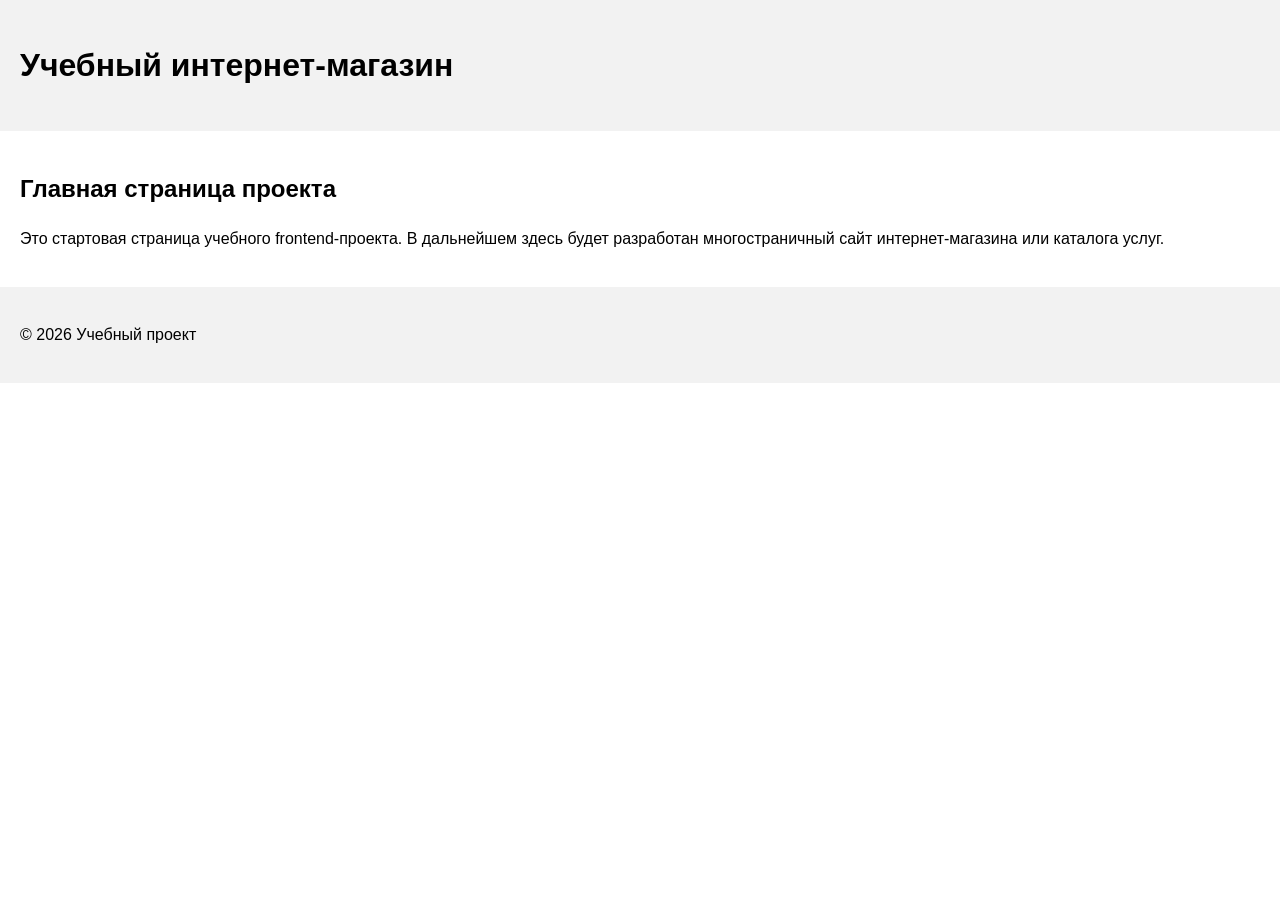
==== index.html @ 677b318e "feat: initialize frontend project structure" ====
<!DOCTYPE html>
<html lang="ru">

<head>
    <meta charset="UTF-8">
    <meta name="viewport" content="width=device-width, initial-scale=1.0">
    <title>Каталог товаров</title>
    <link rel="stylesheet" href="css/style.css">
</head>

<body>
    <header>
        <h1>Учебный интернет-магазин</h1>
    </header>
    <main>
        <section>
            <h2>Главная страница проекта</h2>
            <p>
                Это стартовая страница учебного frontend-проекта.
                В дальнейшем здесь будет разработан многостраничный сайт
                интернет-магазина или каталога услуг.
            </p>
        </section>
    </main>
    <footer>
        <p>&copy; 2026 Учебный проект</p>
    </footer>
</body>

</html>
---- css/style.css ----
body {
    margin: 0;
    font-family: Arial, sans-serif;
    line-height: 1.5;
}

header,
main,
footer {
    padding: 20px;
}

header {
    background-color: #f2f2f2;
}

footer {
    background-color: #f2f2f2;
}
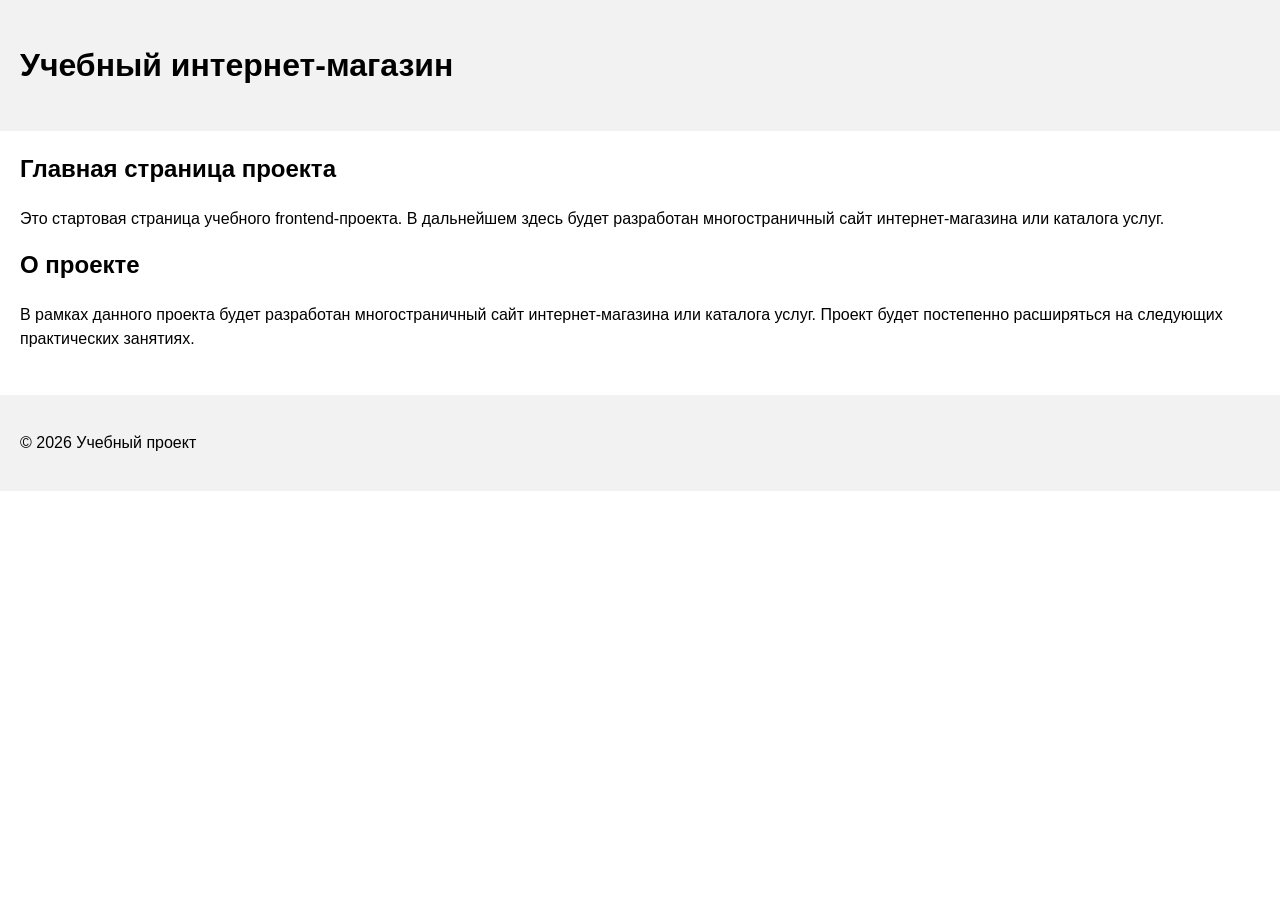
==== commit 4df6f509: "feat: add project description section" ====
--- a/index.html
+++ b/index.html
@@ -19,6 +19,14 @@
                 Это стартовая страница учебного frontend-проекта.
                 В дальнейшем здесь будет разработан многостраничный сайт
                 интернет-магазина или каталога услуг.
+            <section>
+                <h2>О проекте</h2>
+                <p>
+                    В рамках данного проекта будет разработан многостраничный сайт
+                    интернет-магазина или каталога услуг. Проект будет постепенно
+                    расширяться на следующих практических занятиях.
+                </p>
+            </section>
             </p>
         </section>
     </main>
--- a/css/style.css
+++ b/css/style.css
@@ -16,4 +16,12 @@
 
 footer {
     background-color: #f2f2f2;
+}
+
+section {
+    margin-bottom: 24px;
+}
+
+section h2 {
+    margin-top: 0;
 }
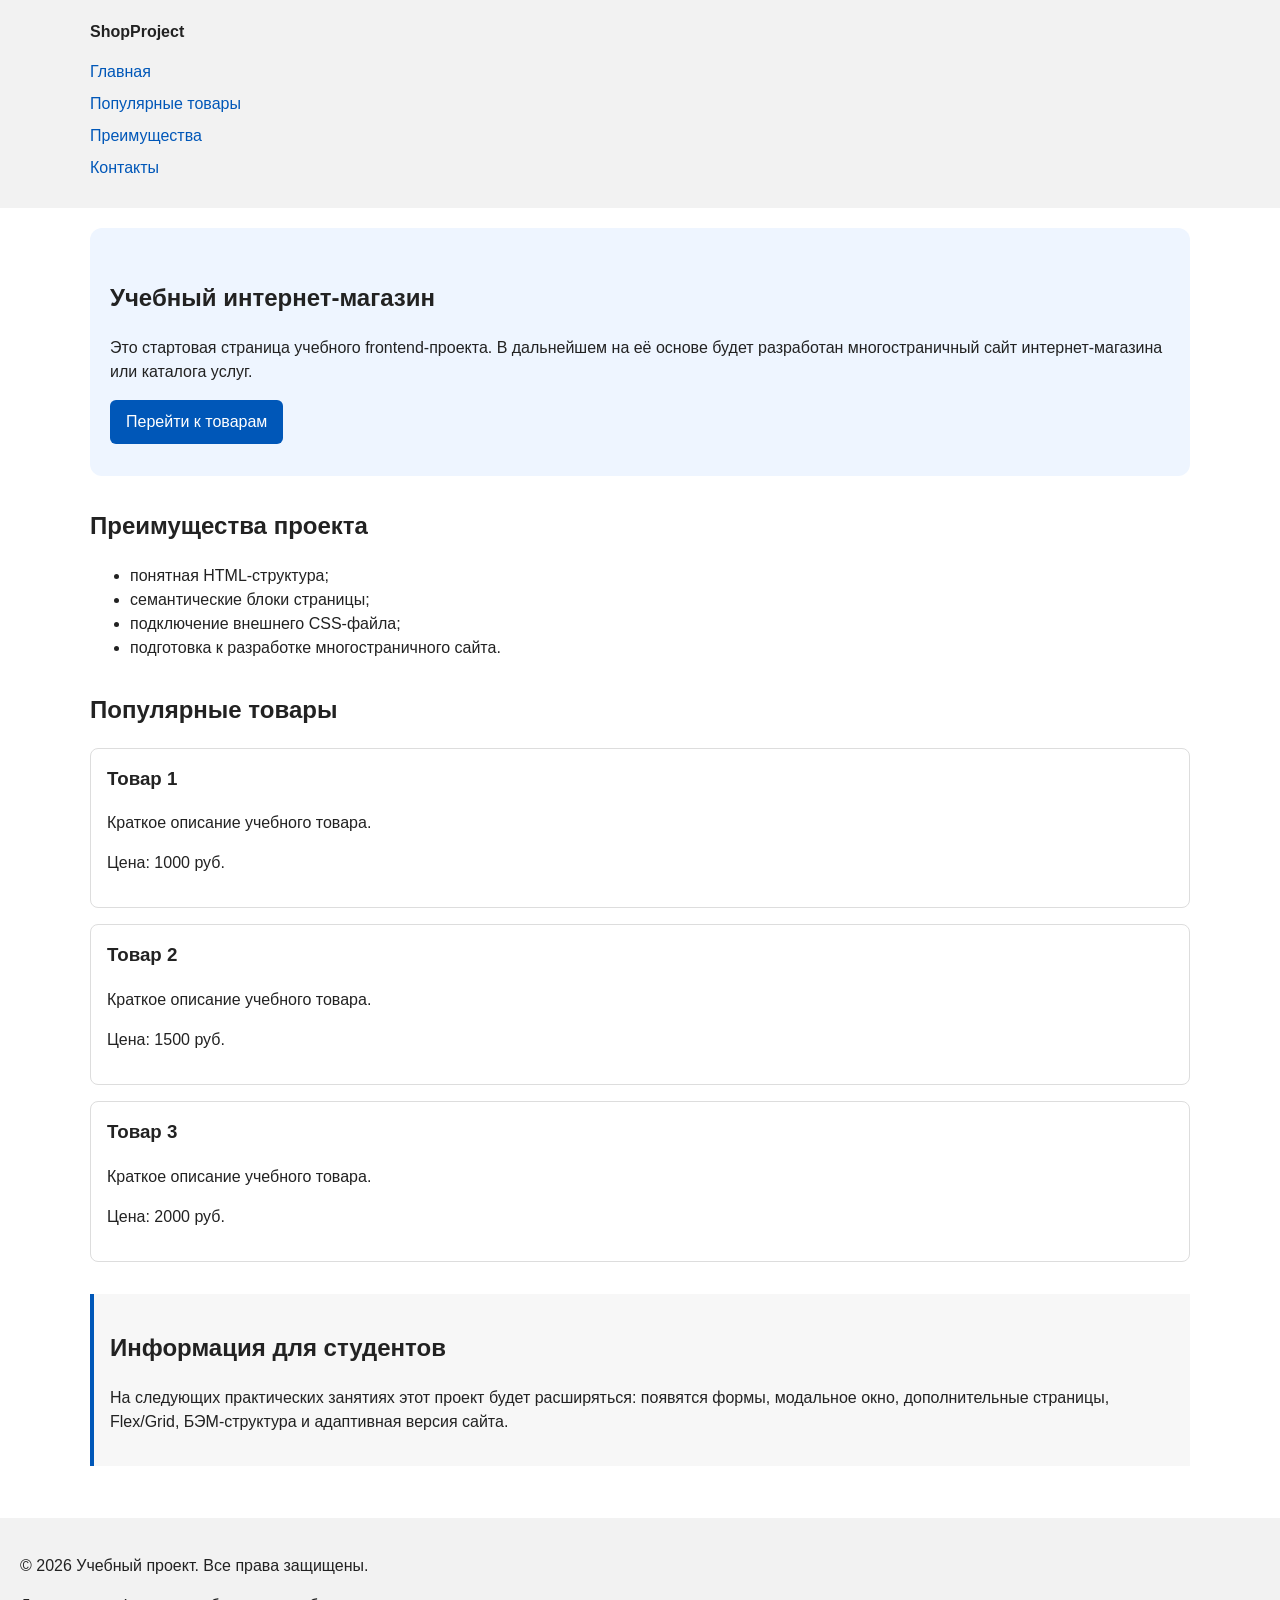
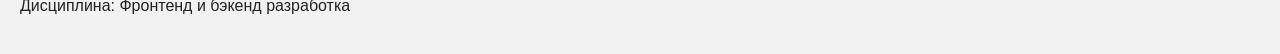
==== commit 7ecacf8f: "feat: add semantic HTML structure and base CSS styles" ====
--- a/index.html
+++ b/index.html
@@ -4,34 +4,78 @@
 <head>
     <meta charset="UTF-8">
     <meta name="viewport" content="width=device-width, initial-scale=1.0">
-    <title>Каталог товаров</title>
+    <title>Учебный интернет-магазин</title>
     <link rel="stylesheet" href="css/style.css">
 </head>
 
 <body>
     <header>
-        <h1>Учебный интернет-магазин</h1>
+        <div class="site-header">
+            <a class="site-logo" href="index.html">ShopProject</a>
+            <nav class="site-nav" aria-label="Основная навигация">
+                <ul class="site-nav__list">
+                    <li><a href="index.html">Главная</a></li>
+                    <li><a href="#popular">Популярные товары</a></li>
+                    <li><a href="#advantages">Преимущества</a></li>
+                    <li><a href="#contacts">Контакты</a></li>
+                </ul>
+            </nav>
+        </div>
     </header>
+
     <main>
-        <section>
-            <h2>Главная страница проекта</h2>
+        <section class="hero">
+            <h1>Учебный интернет-магазин</h1>
             <p>
                 Это стартовая страница учебного frontend-проекта.
-                В дальнейшем здесь будет разработан многостраничный сайт
+                В дальнейшем на её основе будет разработан многостраничный сайт
                 интернет-магазина или каталога услуг.
-            <section>
-                <h2>О проекте</h2>
-                <p>
-                    В рамках данного проекта будет разработан многостраничный сайт
-                    интернет-магазина или каталога услуг. Проект будет постепенно
-                    расширяться на следующих практических занятиях.
-                </p>
-            </section>
             </p>
+            <a class="button" href="#popular">Перейти к товарам</a>
         </section>
+
+        <section class="section" id="advantages">
+            <h2>Преимущества проекта</h2>
+            <ul class="advantages-list">
+                <li>понятная HTML-структура;</li>
+                <li>семантические блоки страницы;</li>
+                <li>подключение внешнего CSS-файла;</li>
+                <li>подготовка к разработке многостраничного сайта.</li>
+            </ul>
+        </section>
+
+        <section class="section" id="popular">
+            <h2>Популярные товары</h2>
+            <article class="product-card">
+                <h3>Товар 1</h3>
+                <p>Краткое описание учебного товара.</p>
+                <p>Цена: 1000 руб.</p>
+            </article>
+            <article class="product-card">
+                <h3>Товар 2</h3>
+                <p>Краткое описание учебного товара.</p>
+                <p>Цена: 1500 руб.</p>
+            </article>
+            <article class="product-card">
+                <h3>Товар 3</h3>
+                <p>Краткое описание учебного товара.</p>
+                <p>Цена: 2000 руб.</p>
+            </article>
+        </section>
+
+        <aside class="aside-info">
+            <h2>Информация для студентов</h2>
+            <p>
+                На следующих практических занятиях этот проект будет расширяться:
+                появятся формы, модальное окно, дополнительные страницы, Flex/Grid,
+                БЭМ-структура и адаптивная версия сайта.
+            </p>
+        </aside>
     </main>
-    <footer>
-        <p>&copy; 2026 Учебный проект</p>
+
+    <footer id="contacts">
+        <p>&copy; 2026 Учебный проект. Все права защищены.</p>
+        <p>Дисциплина: Фронтенд и бэкенд разработка</p>
     </footer>
 </body>
 
--- a/css/style.css
+++ b/css/style.css
@@ -1,7 +1,13 @@
+* {
+    box-sizing: border-box;
+}
+
 body {
     margin: 0;
     font-family: Arial, sans-serif;
     line-height: 1.5;
+    color: #222222;
+    background-color: #ffffff;
 }
 
 header,
@@ -18,10 +24,82 @@
     background-color: #f2f2f2;
 }
 
-section {
-    margin-bottom: 24px;
+.site-header {
+    max-width: 1100px;
+    margin: 0 auto;
 }
 
-section h2 {
+.site-logo {
+    font-weight: bold;
+    text-decoration: none;
+    color: #222222;
+}
+
+.site-nav__list {
+    padding: 0;
+    margin: 16px 0 0;
+    list-style: none;
+}
+
+.site-nav__list li {
+    margin-bottom: 8px;
+}
+
+.site-nav__list a {
+    color: #0057b8;
+    text-decoration: none;
+}
+
+.site-nav__list a:hover {
+    text-decoration: underline;
+}
+
+.hero {
+    max-width: 1100px;
+    margin: 0 auto 32px;
+    padding: 32px 20px;
+    background-color: #eef5ff;
+    border-radius: 12px;
+}
+
+.section {
+    max-width: 1100px;
+    margin: 0 auto 32px;
+}
+
+.section h2 {
     margin-top: 0;
+}
+
+.product-card {
+    margin-bottom: 16px;
+    padding: 16px;
+    border: 1px solid #dddddd;
+    border-radius: 8px;
+    background-color: #ffffff;
+}
+
+.product-card h3 {
+    margin-top: 0;
+}
+
+.button {
+    display: inline-block;
+    padding: 10px 16px;
+    color: #ffffff;
+    background-color: #0057b8;
+    text-decoration: none;
+    border-radius: 6px;
+}
+
+.button:hover {
+    background-color: #003f86;
+}
+
+.aside-info {
+    max-width: 1100px;
+    margin: 0 auto 32px;
+    padding: 16px;
+    border-left: 4px solid #0057b8;
+    background-color: #f7f7f7;
 }
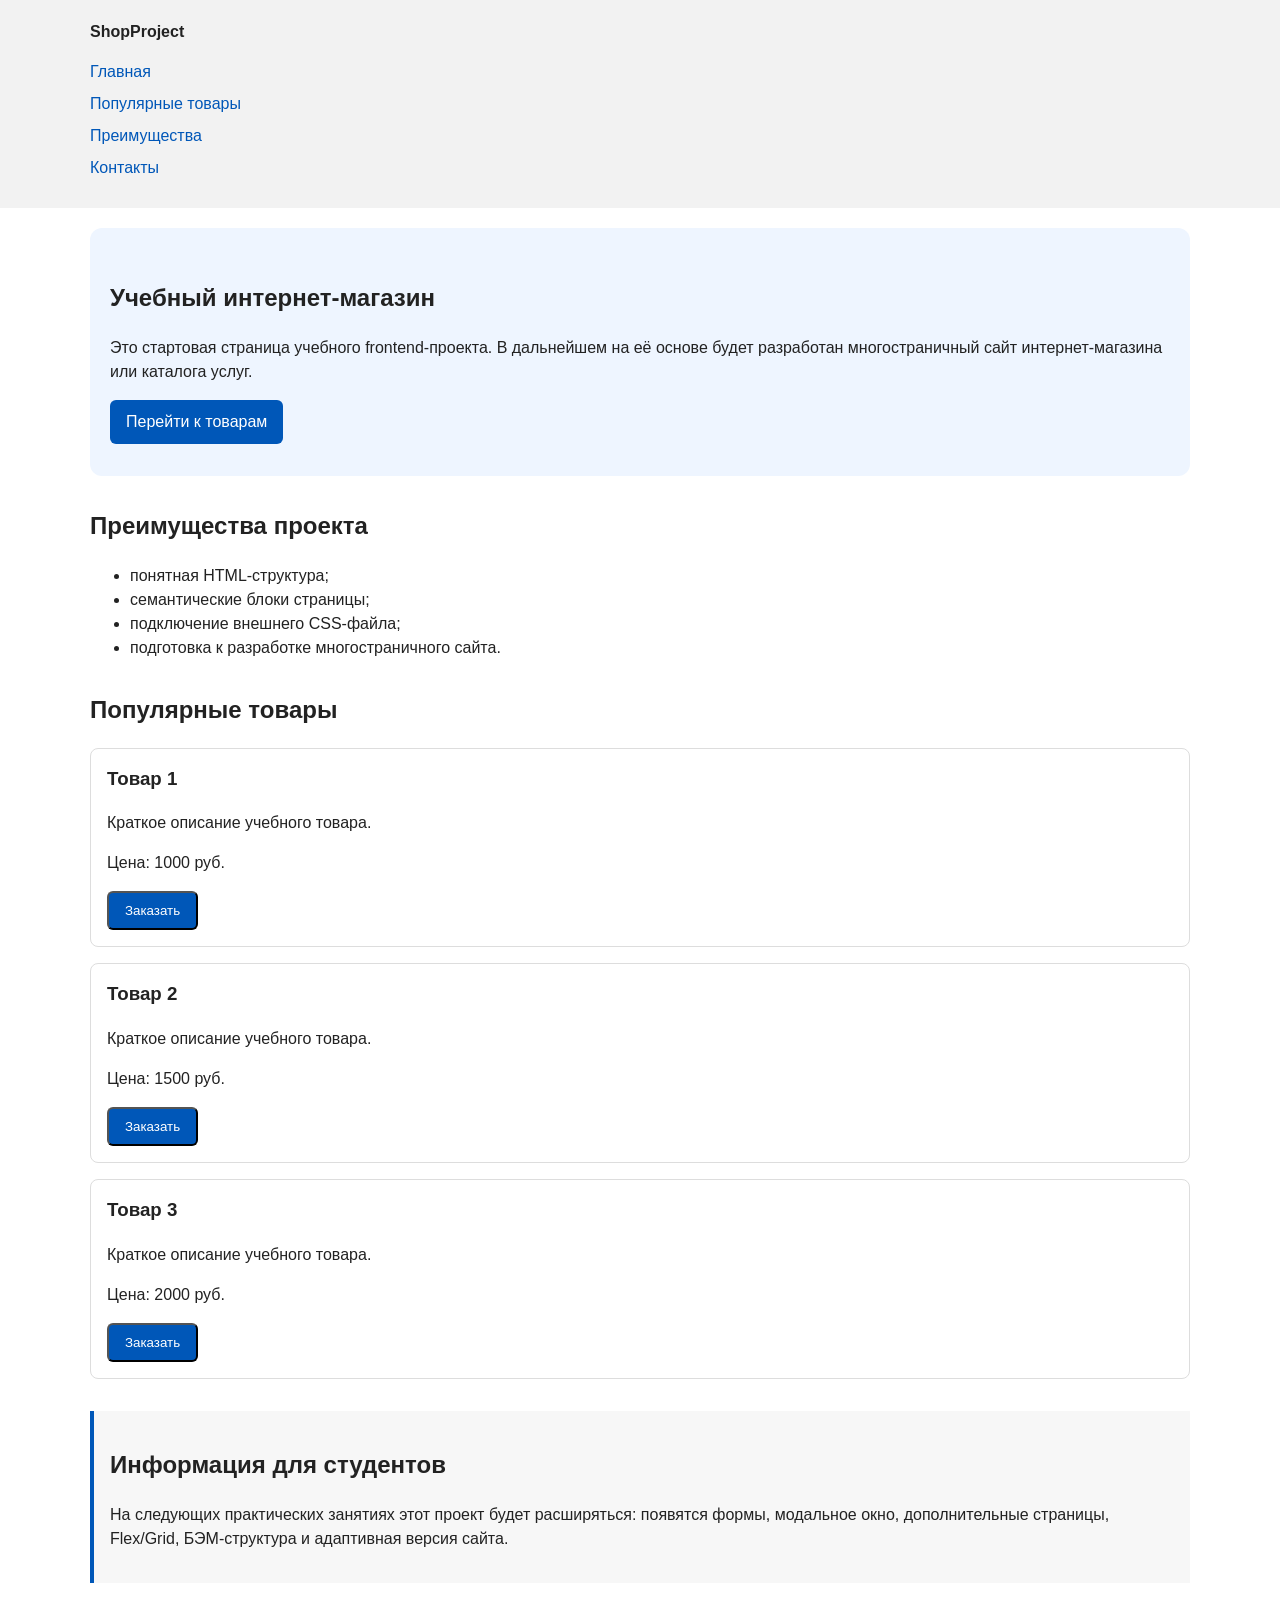
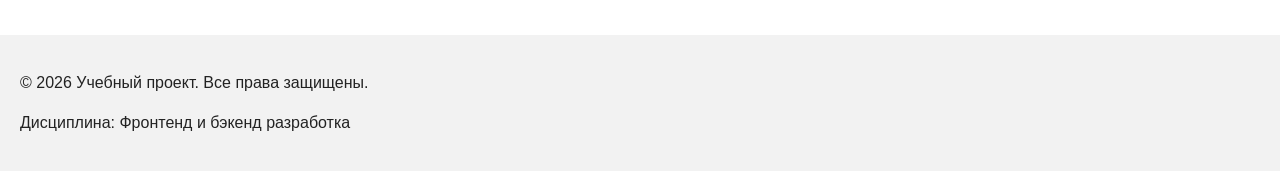
==== commit a21a75df: "feat: add order form modal and validation" ====
--- a/index.html
+++ b/index.html
@@ -6,6 +6,7 @@
     <meta name="viewport" content="width=device-width, initial-scale=1.0">
     <title>Учебный интернет-магазин</title>
     <link rel="stylesheet" href="css/style.css">
+    <script src="js/main.js" defer></script>
 </head>
 
 <body>
@@ -50,16 +51,25 @@
                 <h3>Товар 1</h3>
                 <p>Краткое описание учебного товара.</p>
                 <p>Цена: 1000 руб.</p>
+                <button class="button product-card__button" type="button" data-product="Товар 1">
+                    Заказать
+                </button>
             </article>
             <article class="product-card">
                 <h3>Товар 2</h3>
                 <p>Краткое описание учебного товара.</p>
                 <p>Цена: 1500 руб.</p>
+                <button class="button product-card__button" type="button" data-product="Товар 2">
+                    Заказать
+                </button>
             </article>
             <article class="product-card">
                 <h3>Товар 3</h3>
                 <p>Краткое описание учебного товара.</p>
                 <p>Цена: 2000 руб.</p>
+                <button class="button product-card__button" type="button" data-product="Товар 3">
+                    Заказать
+                </button>
             </article>
         </section>
 
@@ -77,6 +87,69 @@
         <p>&copy; 2026 Учебный проект. Все права защищены.</p>
         <p>Дисциплина: Фронтенд и бэкенд разработка</p>
     </footer>
+
+    <dialog class="order-dialog" id="order-dialog" aria-labelledby="order-dialog-title">
+        <h2 id="order-dialog-title">Оформление заявки</h2>
+        <form class="order-form" id="order-form" action="#" method="post" novalidate>
+            <input id="selected-product" name="selected-product" type="hidden">
+
+            <div class="form-field">
+                <label for="order-name">Имя</label>
+                <input id="order-name" name="name" type="text" placeholder="Введите ваше имя" minlength="2"
+                    autocomplete="given-name" required>
+            </div>
+
+            <div class="form-field">
+                <label for="order-email">E-mail</label>
+                <input id="order-email" name="email" type="email" placeholder="example@mail.ru" autocomplete="email"
+                    required>
+            </div>
+
+            <div class="form-field">
+                <label for="order-phone">Телефон</label>
+                <input id="order-phone" name="phone" type="tel" inputmode="tel" placeholder="+7 (900) 000-00-00"
+                    pattern="^\+7 \(\d{3}\) \d{3}-\d{2}-\d{2}$" required>
+                <small>Формат: +7 (900) 000-00-00</small>
+            </div>
+
+            <div class="form-field">
+                <label for="order-date">Дата связи</label>
+                <input id="order-date" name="date" type="date">
+            </div>
+
+            <div class="form-field">
+                <label for="order-topic">Тема заявки</label>
+                <select id="order-topic" name="topic" required>
+                    <option value="">Выберите тему</option>
+                    <option value="product">Заказ товара</option>
+                    <option value="consultation">Консультация</option>
+                    <option value="delivery">Доставка</option>
+                </select>
+            </div>
+
+            <div class="form-field">
+                <label for="order-comment">Комментарий</label>
+                <textarea id="order-comment" name="comment" rows="4"
+                    placeholder="Укажите дополнительную информацию"></textarea>
+            </div>
+
+            <div class="form-field form-field--checkbox">
+                <label>
+                    <input id="order-agreement" name="agreement" type="checkbox" required>
+                    Я согласен на обработку данных
+                </label>
+            </div>
+
+            <div class="form-actions">
+                <button type="button" id="close-order-dialog">Закрыть</button>
+                <button type="submit">Отправить заявку</button>
+            </div>
+        </form>
+    </dialog>
+
+    <p class="success-message" id="success-message" hidden>
+        Форма успешно отправлена!
+    </p>
 </body>
 
 </html>
--- a/css/style.css
+++ b/css/style.css
@@ -102,4 +102,106 @@
     padding: 16px;
     border-left: 4px solid #0057b8;
     background-color: #f7f7f7;
+}
+
+/*
+  Модальное окно.
+  Элемент dialog сам умеет открываться поверх страницы.
+*/
+.order-dialog {
+    width: min(100% - 32px, 560px);
+    padding: 24px;
+    border: none;
+    border-radius: 12px;
+}
+
+/*
+  Затемнение фона за модальным окном.
+*/
+.order-dialog::backdrop {
+    background-color: rgba(0, 0, 0, 0.5);
+}
+
+/*
+  Поле формы.
+  Каждый блок получает нижний отступ.
+*/
+.form-field {
+    margin-bottom: 16px;
+}
+
+/*
+  Подпись поля.
+*/
+.form-field label {
+    display: block;
+    margin-bottom: 6px;
+}
+
+/*
+  Основные поля формы.
+*/
+.form-field input,
+.form-field select,
+.form-field textarea {
+    width: 100%;
+    padding: 10px 12px;
+    border: 1px solid #cccccc;
+    border-radius: 6px;
+    font: inherit;
+}
+
+/*
+  Checkbox не должен занимать всю ширину.
+*/
+.form-field input[type="checkbox"] {
+    width: auto;
+}
+
+/*
+  Подсказка под полем телефона.
+*/
+.form-field small {
+    display: block;
+    margin-top: 4px;
+    color: #666666;
+}
+
+/*
+  Видимый фокус для клавиатурной навигации.
+*/
+.form-field input:focus-visible,
+.form-field select:focus-visible,
+.form-field textarea:focus-visible,
+.form-actions button:focus-visible {
+    outline: 2px solid #0057b8;
+    outline-offset: 2px;
+}
+
+/*
+  Подсветка ошибочных полей.
+  Атрибут aria-invalid будет добавляться через JavaScript.
+*/
+[aria-invalid="true"] {
+    border-color: #b00020;
+}
+
+/*
+  Кнопки формы.
+*/
+.form-actions {
+    display: flex;
+    gap: 12px;
+    margin-top: 20px;
+}
+
+/*
+  Сообщение об успешной отправке.
+*/
+.success-message {
+    max-width: 1100px;
+    margin: 24px auto;
+    padding: 16px;
+    border-left: 4px solid #168a2f;
+    background-color: #eefaf0;
 }
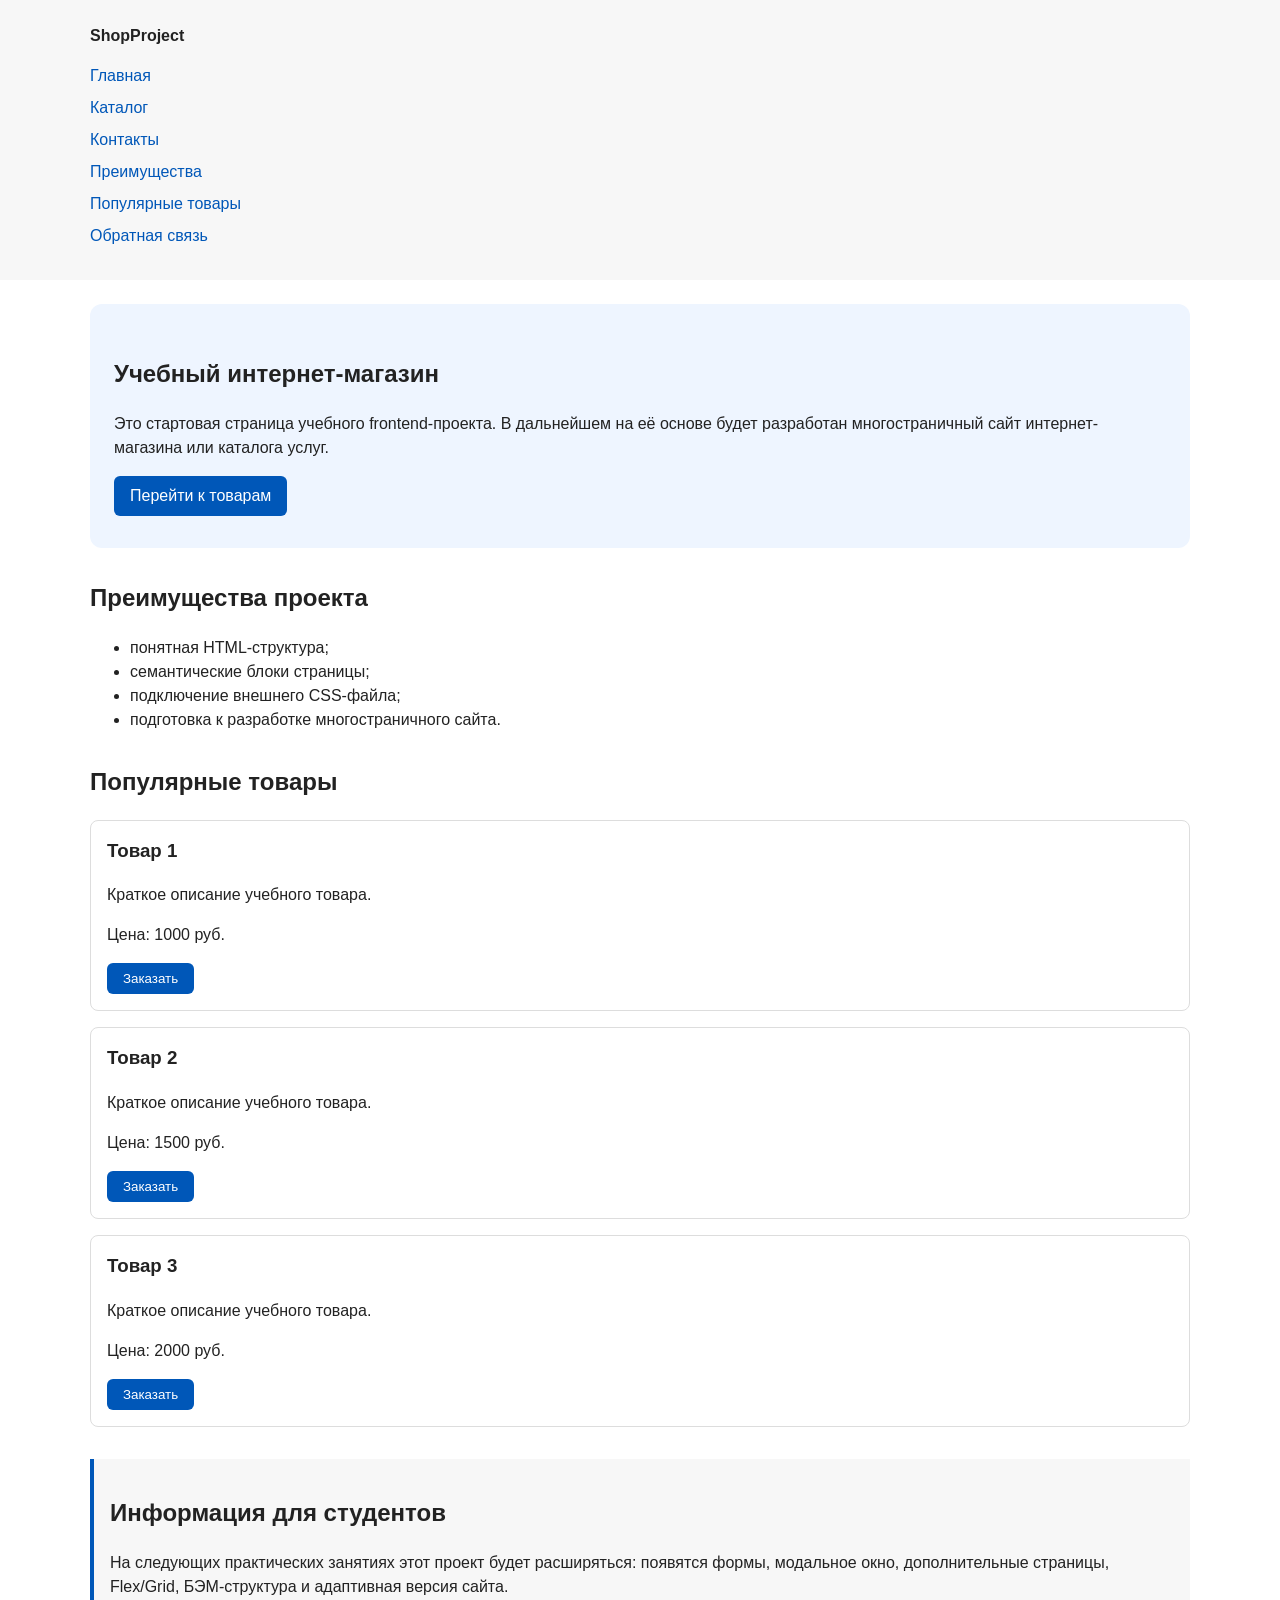
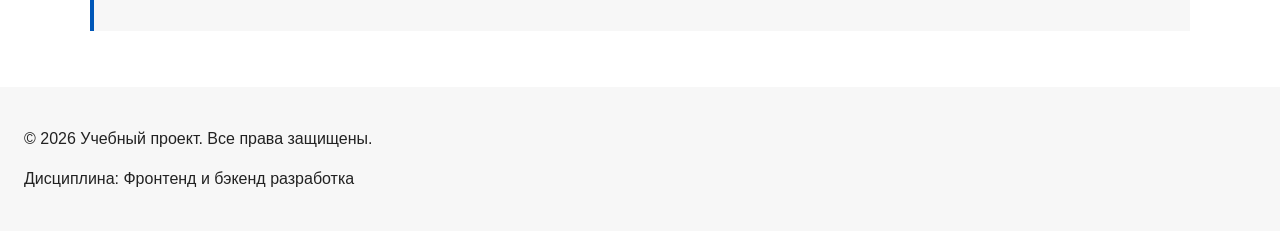
==== commit 3ca86418: "feat: add multi-page structure navigation and anchors" ====
--- a/index.html
+++ b/index.html
@@ -4,6 +4,7 @@
 <head>
     <meta charset="UTF-8">
     <meta name="viewport" content="width=device-width, initial-scale=1.0">
+    <meta name="description" content="Главная страница учебного интернет-магазина.">
     <title>Учебный интернет-магазин</title>
     <link rel="stylesheet" href="css/style.css">
     <script src="js/main.js" defer></script>
@@ -16,9 +17,11 @@
             <nav class="site-nav" aria-label="Основная навигация">
                 <ul class="site-nav__list">
                     <li><a href="index.html">Главная</a></li>
-                    <li><a href="#popular">Популярные товары</a></li>
-                    <li><a href="#advantages">Преимущества</a></li>
-                    <li><a href="#contacts">Контакты</a></li>
+                    <li><a href="catalog.html">Каталог</a></li>
+                    <li><a href="contacts.html">Контакты</a></li>
+                    <li><a href="index.html#advantages">Преимущества</a></li>
+                    <li><a href="index.html#popular">Популярные товары</a></li>
+                    <li><a href="index.html#contacts">Обратная связь</a></li>
                 </ul>
             </nav>
         </div>
--- a/css/style.css
+++ b/css/style.css
@@ -1,52 +1,142 @@
+/* ===============================
+   1. Переменные проекта
+   =============================== */
+:root {
+    /* Основные цвета проекта */
+    --color-bg: #ffffff;
+    --color-text: #222222;
+    --color-muted: #666666;
+    --color-primary: #0057b8;
+    --color-primary-dark: #003f86;
+    --color-border: #dddddd;
+    --color-surface: #f7f7f7;
+    --color-surface-accent: #eef5ff;
+    --color-danger: #b00020;
+    --color-success: #168a2f;
+    --color-success-bg: #eefaf0;
+    --color-white: #ffffff;
+
+    /* Отступы */
+    --space-xs: 4px;
+    --space-sm: 8px;
+    --space-md: 16px;
+    --space-lg: 24px;
+    --space-xl: 32px;
+
+    /* Скругления */
+    --radius-sm: 6px;
+    --radius-md: 8px;
+    --radius-lg: 12px;
+
+    /* Размеры */
+    --container-width: 1100px;
+}
+
+/* ===============================
+   2. Базовые стили
+   =============================== */
 * {
     box-sizing: border-box;
+}
+
+html {
+    scroll-behavior: smooth;
 }
 
 body {
     margin: 0;
     font-family: Arial, sans-serif;
     line-height: 1.5;
-    color: #222222;
-    background-color: #ffffff;
+    color: var(--color-text);
+    background-color: var(--color-bg);
 }
 
 header,
 main,
 footer {
-    padding: 20px;
+    padding: var(--space-lg);
 }
 
 header {
-    background-color: #f2f2f2;
+    background-color: var(--color-surface);
 }
 
 footer {
-    background-color: #f2f2f2;
-}
-
+    background-color: var(--color-surface);
+}
+
+/* ===============================
+   3. Общие элементы интерфейса
+   =============================== */
+a {
+    color: var(--color-primary);
+}
+
+a:hover {
+    color: var(--color-primary-dark);
+}
+
+a:focus-visible {
+    outline: 2px solid var(--color-primary);
+    outline-offset: 3px;
+}
+
+:target {
+    outline: 2px dashed var(--color-primary);
+    outline-offset: 4px;
+}
+
+.button {
+    display: inline-block;
+    padding: var(--space-sm) var(--space-md);
+    color: var(--color-white);
+    background-color: var(--color-primary);
+    text-decoration: none;
+    border: none;
+    border-radius: var(--radius-sm);
+    cursor: pointer;
+}
+
+.button:hover {
+    background-color: var(--color-primary-dark);
+}
+
+.button:focus-visible {
+    outline: 2px solid var(--color-primary);
+    outline-offset: 3px;
+}
+
+.button:disabled {
+    opacity: 0.6;
+    cursor: not-allowed;
+}
+
+/* ===============================
+   4. Компоненты страницы
+   =============================== */
 .site-header {
-    max-width: 1100px;
+    max-width: var(--container-width);
     margin: 0 auto;
 }
 
 .site-logo {
     font-weight: bold;
     text-decoration: none;
-    color: #222222;
+    color: var(--color-text);
 }
 
 .site-nav__list {
     padding: 0;
-    margin: 16px 0 0;
+    margin: var(--space-md) 0 0;
     list-style: none;
 }
 
 .site-nav__list li {
-    margin-bottom: 8px;
+    margin-bottom: var(--space-sm);
 }
 
 .site-nav__list a {
-    color: #0057b8;
+    color: var(--color-primary);
     text-decoration: none;
 }
 
@@ -54,17 +144,33 @@
     text-decoration: underline;
 }
 
+.breadcrumbs {
+    max-width: var(--container-width);
+    margin: 0 auto var(--space-md);
+    font-size: 14px;
+    color: var(--color-muted);
+}
+
+.breadcrumbs a {
+    color: var(--color-primary);
+}
+
+.breadcrumbs span::before {
+    content: " / ";
+    color: var(--color-muted);
+}
+
 .hero {
-    max-width: 1100px;
-    margin: 0 auto 32px;
-    padding: 32px 20px;
-    background-color: #eef5ff;
-    border-radius: 12px;
+    max-width: var(--container-width);
+    margin: 0 auto var(--space-xl);
+    padding: var(--space-xl) var(--space-lg);
+    background-color: var(--color-surface-accent);
+    border-radius: var(--radius-lg);
 }
 
 .section {
-    max-width: 1100px;
-    margin: 0 auto 32px;
+    max-width: var(--container-width);
+    margin: 0 auto var(--space-xl);
 }
 
 .section h2 {
@@ -72,136 +178,100 @@
 }
 
 .product-card {
-    margin-bottom: 16px;
-    padding: 16px;
-    border: 1px solid #dddddd;
-    border-radius: 8px;
-    background-color: #ffffff;
+    margin-bottom: var(--space-md);
+    padding: var(--space-md);
+    border: 1px solid var(--color-border);
+    border-radius: var(--radius-md);
+    background-color: var(--color-bg);
+}
+
+.product-card:hover {
+    border-color: var(--color-primary);
 }
 
 .product-card h3 {
     margin-top: 0;
 }
 
-.button {
-    display: inline-block;
-    padding: 10px 16px;
-    color: #ffffff;
-    background-color: #0057b8;
-    text-decoration: none;
-    border-radius: 6px;
-}
-
-.button:hover {
-    background-color: #003f86;
-}
-
 .aside-info {
-    max-width: 1100px;
-    margin: 0 auto 32px;
-    padding: 16px;
-    border-left: 4px solid #0057b8;
-    background-color: #f7f7f7;
-}
-
-/*
-  Модальное окно.
-  Элемент dialog сам умеет открываться поверх страницы.
-*/
+    max-width: var(--container-width);
+    margin: 0 auto var(--space-xl);
+    padding: var(--space-md);
+    border-left: 4px solid var(--color-primary);
+    background-color: var(--color-surface);
+}
+
+/* ===============================
+   5. Форма и модальное окно
+   =============================== */
 .order-dialog {
     width: min(100% - 32px, 560px);
-    padding: 24px;
+    padding: var(--space-lg);
     border: none;
-    border-radius: 12px;
-}
-
-/*
-  Затемнение фона за модальным окном.
-*/
+    border-radius: var(--radius-lg);
+}
+
 .order-dialog::backdrop {
     background-color: rgba(0, 0, 0, 0.5);
 }
 
-/*
-  Поле формы.
-  Каждый блок получает нижний отступ.
-*/
 .form-field {
-    margin-bottom: 16px;
-}
-
-/*
-  Подпись поля.
-*/
+    margin-bottom: var(--space-md);
+}
+
 .form-field label {
     display: block;
-    margin-bottom: 6px;
-}
-
-/*
-  Основные поля формы.
-*/
+    margin-bottom: var(--space-xs);
+}
+
 .form-field input,
 .form-field select,
 .form-field textarea {
     width: 100%;
     padding: 10px 12px;
-    border: 1px solid #cccccc;
-    border-radius: 6px;
+    border: 1px solid var(--color-border);
+    border-radius: var(--radius-sm);
     font: inherit;
 }
 
-/*
-  Checkbox не должен занимать всю ширину.
-*/
 .form-field input[type="checkbox"] {
     width: auto;
 }
 
-/*
-  Подсказка под полем телефона.
-*/
 .form-field small {
     display: block;
-    margin-top: 4px;
-    color: #666666;
-}
-
-/*
-  Видимый фокус для клавиатурной навигации.
-*/
+    margin-top: var(--space-xs);
+    color: var(--color-muted);
+}
+
+.form-field input:hover,
+.form-field select:hover,
+.form-field textarea:hover {
+    border-color: var(--color-primary);
+}
+
 .form-field input:focus-visible,
 .form-field select:focus-visible,
 .form-field textarea:focus-visible,
 .form-actions button:focus-visible {
-    outline: 2px solid #0057b8;
-    outline-offset: 2px;
-}
-
-/*
-  Подсветка ошибочных полей.
-  Атрибут aria-invalid будет добавляться через JavaScript.
-*/
+    outline: 2px solid var(--color-primary);
+    outline-offset: 3px;
+}
+
 [aria-invalid="true"] {
-    border-color: #b00020;
-}
-
-/*
-  Кнопки формы.
-*/
+    border-color: var(--color-danger);
+}
+
 .form-actions {
     display: flex;
     gap: 12px;
     margin-top: 20px;
 }
 
-/*
-  Сообщение об успешной отправке.
-*/
 .success-message {
-    max-width: 1100px;
-    margin: 24px auto;
-    padding: 16px;
-    border-left: 4px solid #168a2f;
-    background-color: #eefaf0;
+    max-width: var(--container-width);
+    margin: var(--space-lg) auto;
+    padding: var(--space-md);
+    border-left: 4px solid var(--color-success);
+    background-color: var(--color-success-bg);
 }
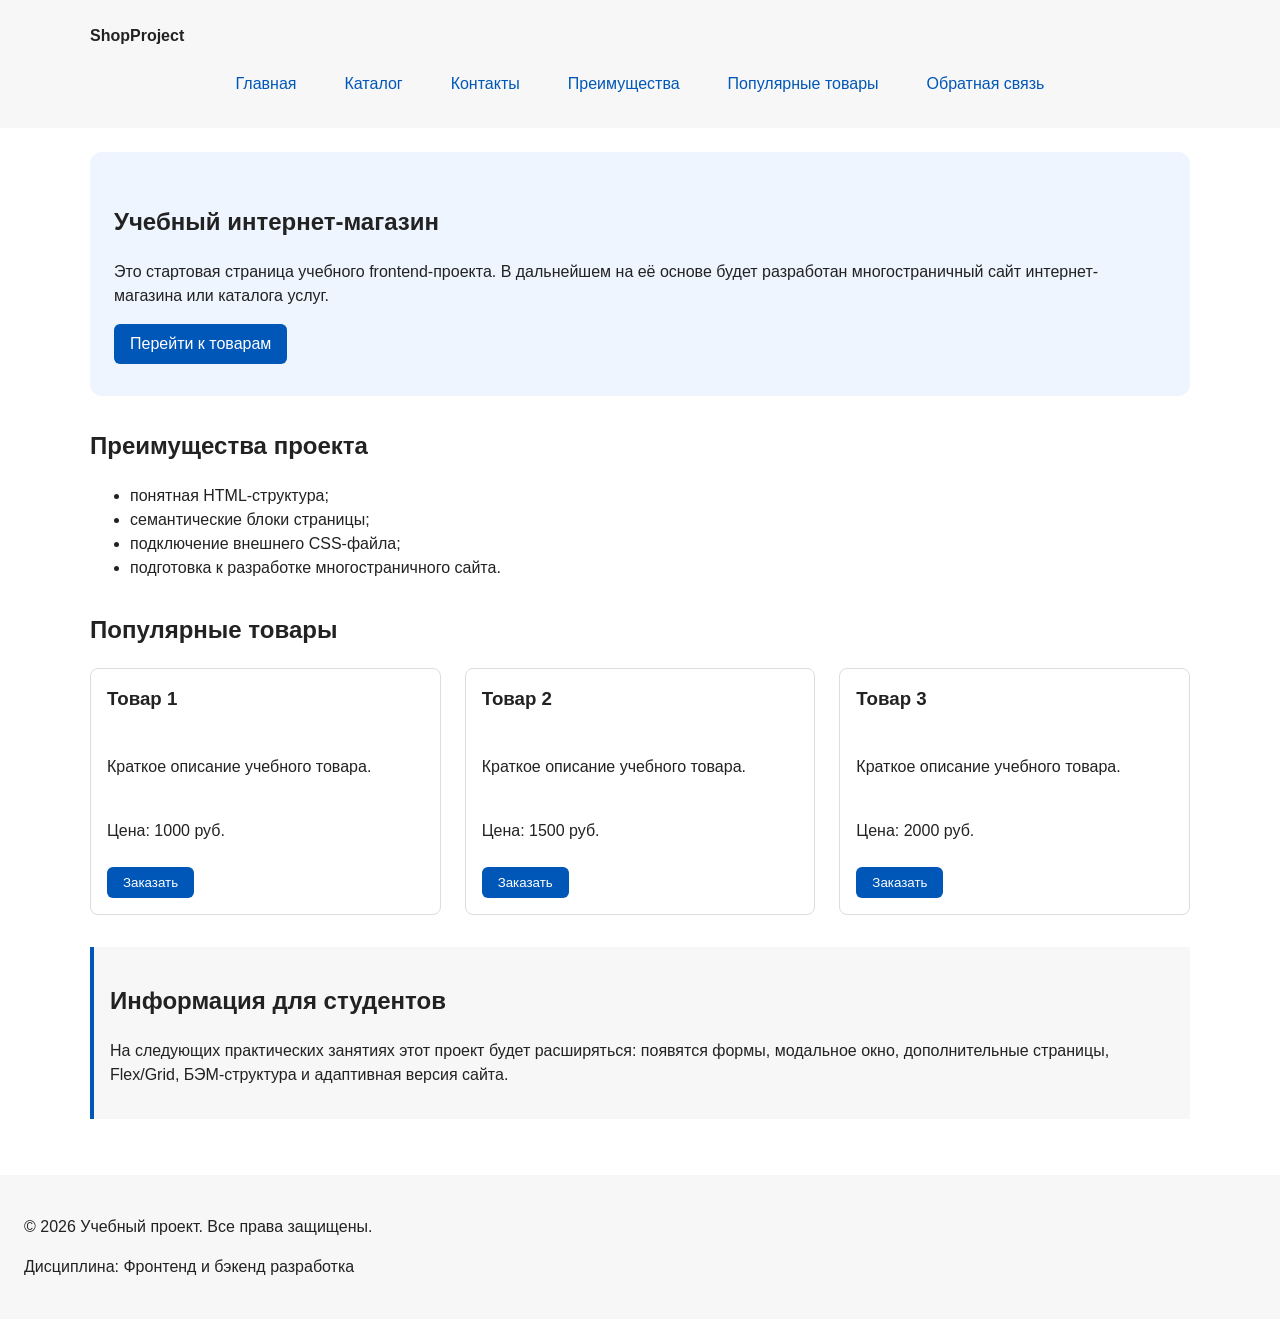
==== commit 9402a61b: "feat: add flex navigation and grid catalog layout" ====
--- a/index.html
+++ b/index.html
@@ -50,30 +50,32 @@
 
         <section class="section" id="popular">
             <h2>Популярные товары</h2>
-            <article class="product-card">
-                <h3>Товар 1</h3>
-                <p>Краткое описание учебного товара.</p>
-                <p>Цена: 1000 руб.</p>
-                <button class="button product-card__button" type="button" data-product="Товар 1">
-                    Заказать
-                </button>
-            </article>
-            <article class="product-card">
-                <h3>Товар 2</h3>
-                <p>Краткое описание учебного товара.</p>
-                <p>Цена: 1500 руб.</p>
-                <button class="button product-card__button" type="button" data-product="Товар 2">
-                    Заказать
-                </button>
-            </article>
-            <article class="product-card">
-                <h3>Товар 3</h3>
-                <p>Краткое описание учебного товара.</p>
-                <p>Цена: 2000 руб.</p>
-                <button class="button product-card__button" type="button" data-product="Товар 3">
-                    Заказать
-                </button>
-            </article>
+            <div class="products-grid">
+                <article class="product-card">
+                    <h3>Товар 1</h3>
+                    <p>Краткое описание учебного товара.</p>
+                    <p>Цена: 1000 руб.</p>
+                    <button class="button product-card__button" type="button" data-product="Товар 1">
+                        Заказать
+                    </button>
+                </article>
+                <article class="product-card">
+                    <h3>Товар 2</h3>
+                    <p>Краткое описание учебного товара.</p>
+                    <p>Цена: 1500 руб.</p>
+                    <button class="button product-card__button" type="button" data-product="Товар 2">
+                        Заказать
+                    </button>
+                </article>
+                <article class="product-card">
+                    <h3>Товар 3</h3>
+                    <p>Краткое описание учебного товара.</p>
+                    <p>Цена: 2000 руб.</p>
+                    <button class="button product-card__button" type="button" data-product="Товар 3">
+                        Заказать
+                    </button>
+                </article>
+            </div>
         </section>
 
         <aside class="aside-info">
--- a/css/style.css
+++ b/css/style.css
@@ -125,25 +125,37 @@
     color: var(--color-text);
 }
 
+/* Навигация Flexbox */
 .site-nav__list {
+    display: flex;
+    flex-wrap: wrap;
+    justify-content: center;
+    align-items: center;
+    gap: var(--space-md);
     padding: 0;
     margin: var(--space-md) 0 0;
     list-style: none;
 }
 
 .site-nav__list li {
-    margin-bottom: var(--space-sm);
+    margin-bottom: 0;
 }
 
 .site-nav__list a {
+    display: inline-block;
+    padding: var(--space-sm) var(--space-md);
     color: var(--color-primary);
     text-decoration: none;
+    border-radius: var(--radius-sm);
 }
 
 .site-nav__list a:hover {
-    text-decoration: underline;
-}
-
+    color: var(--color-white);
+    background-color: var(--color-primary);
+    text-decoration: none;
+}
+
+/* Хлебные крошки */
 .breadcrumbs {
     max-width: var(--container-width);
     margin: 0 auto var(--space-md);
@@ -177,8 +189,19 @@
     margin-top: 0;
 }
 
+/* Grid-сетка карточек */
+.products-grid {
+    display: grid;
+    grid-template-columns: repeat(3, 1fr);
+    gap: var(--space-lg);
+}
+
+/* Flex-раскладка внутри карточки */
 .product-card {
-    margin-bottom: var(--space-md);
+    display: flex;
+    flex-direction: column;
+    gap: var(--space-sm);
+    margin-bottom: 0;
     padding: var(--space-md);
     border: 1px solid var(--color-border);
     border-radius: var(--radius-md);
@@ -193,12 +216,69 @@
     margin-top: 0;
 }
 
+.product-card .button {
+    margin-top: auto;
+    align-self: flex-start;
+}
+
 .aside-info {
     max-width: var(--container-width);
     margin: 0 auto var(--space-xl);
     padding: var(--space-md);
     border-left: 4px solid var(--color-primary);
     background-color: var(--color-surface);
+}
+
+/* Grid-раскладка страницы каталога */
+.catalog-layout {
+    max-width: var(--container-width);
+    margin: 0 auto var(--space-xl);
+    display: grid;
+    grid-template-columns: 260px 1fr;
+    grid-template-areas: "filters products";
+    gap: var(--space-lg);
+}
+
+.catalog-filters {
+    grid-area: filters;
+    padding: var(--space-md);
+    border: 1px solid var(--color-border);
+    border-radius: var(--radius-md);
+    background-color: var(--color-surface);
+}
+
+.catalog-products {
+    grid-area: products;
+}
+
+/* Стили формы фильтров */
+.filters-form {
+    display: grid;
+    gap: var(--space-md);
+}
+
+.filters-form fieldset {
+    margin: 0;
+    padding: var(--space-md);
+    border: 1px solid var(--color-border);
+    border-radius: var(--radius-sm);
+}
+
+.filters-form legend {
+    font-weight: 700;
+}
+
+.filters-form label {
+    display: block;
+    margin-bottom: var(--space-sm);
+}
+
+.filters-form input[type="number"] {
+    width: 100%;
+    padding: 8px 10px;
+    border: 1px solid var(--color-border);
+    border-radius: var(--radius-sm);
+    font: inherit;
 }
 
 /* ===============================
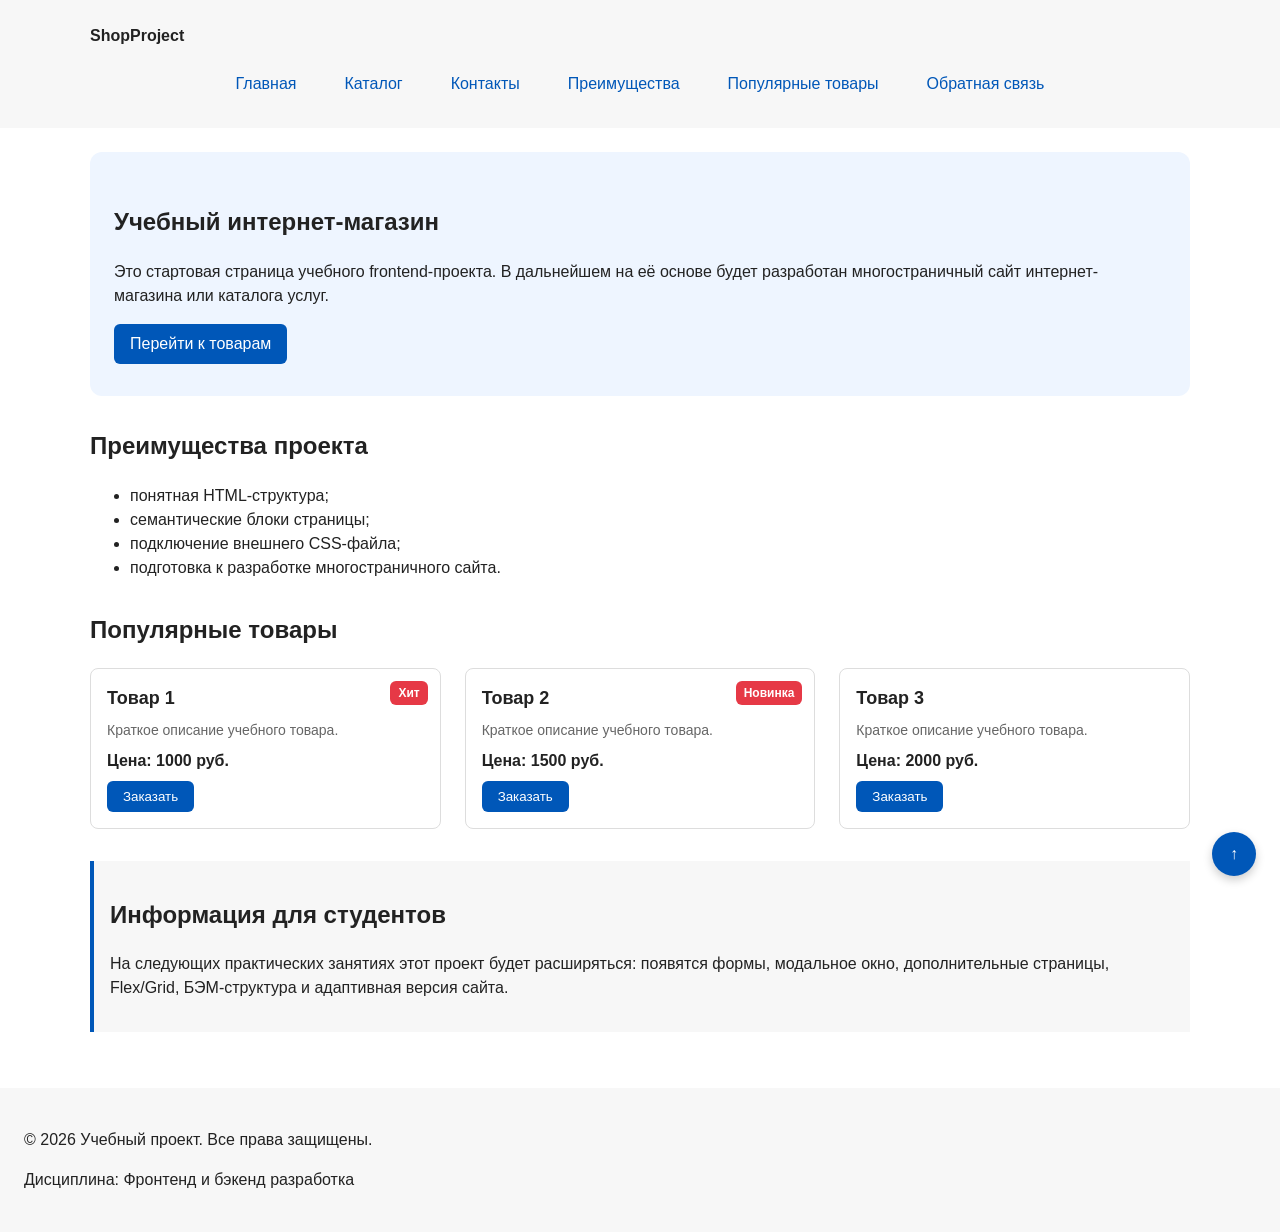
==== commit 4339acb2: "feat: implement flex-grid, BEM naming, and positioning" ====
--- a/index.html
+++ b/index.html
@@ -10,7 +10,7 @@
     <script src="js/main.js" defer></script>
 </head>
 
-<body>
+<body id="top">
     <header>
         <div class="site-header">
             <a class="site-logo" href="index.html">ShopProject</a>
@@ -52,25 +52,27 @@
             <h2>Популярные товары</h2>
             <div class="products-grid">
                 <article class="product-card">
-                    <h3>Товар 1</h3>
-                    <p>Краткое описание учебного товара.</p>
-                    <p>Цена: 1000 руб.</p>
+                    <span class="product-card__badge">Хит</span>
+                    <h3 class="product-card__title">Товар 1</h3>
+                    <p class="product-card__desc">Краткое описание учебного товара.</p>
+                    <p class="product-card__price">Цена: 1000 руб.</p>
                     <button class="button product-card__button" type="button" data-product="Товар 1">
                         Заказать
                     </button>
                 </article>
                 <article class="product-card">
-                    <h3>Товар 2</h3>
-                    <p>Краткое описание учебного товара.</p>
-                    <p>Цена: 1500 руб.</p>
+                    <span class="product-card__badge">Новинка</span>
+                    <h3 class="product-card__title">Товар 2</h3>
+                    <p class="product-card__desc">Краткое описание учебного товара.</p>
+                    <p class="product-card__price">Цена: 1500 руб.</p>
                     <button class="button product-card__button" type="button" data-product="Товар 2">
                         Заказать
                     </button>
                 </article>
                 <article class="product-card">
-                    <h3>Товар 3</h3>
-                    <p>Краткое описание учебного товара.</p>
-                    <p>Цена: 2000 руб.</p>
+                    <h3 class="product-card__title">Товар 3</h3>
+                    <p class="product-card__desc">Краткое описание учебного товара.</p>
+                    <p class="product-card__price">Цена: 2000 руб.</p>
                     <button class="button product-card__button" type="button" data-product="Товар 3">
                         Заказать
                     </button>
@@ -92,6 +94,9 @@
         <p>&copy; 2026 Учебный проект. Все права защищены.</p>
         <p>Дисциплина: Фронтенд и бэкенд разработка</p>
     </footer>
+
+    <!-- Кнопка наверх (position: fixed) -->
+    <a class="scroll-top" href="#top" title="Наверх">↑</a>
 
     <dialog class="order-dialog" id="order-dialog" aria-labelledby="order-dialog-title">
         <h2 id="order-dialog-title">Оформление заявки</h2>
--- a/css/style.css
+++ b/css/style.css
@@ -2,7 +2,6 @@
    1. Переменные проекта
    =============================== */
 :root {
-    /* Основные цвета проекта */
     --color-bg: #ffffff;
     --color-text: #222222;
     --color-muted: #666666;
@@ -14,21 +13,19 @@
     --color-danger: #b00020;
     --color-success: #168a2f;
     --color-success-bg: #eefaf0;
+    --color-badge: #e63946;
     --color-white: #ffffff;
 
-    /* Отступы */
     --space-xs: 4px;
     --space-sm: 8px;
     --space-md: 16px;
     --space-lg: 24px;
     --space-xl: 32px;
 
-    /* Скругления */
     --radius-sm: 6px;
     --radius-md: 8px;
     --radius-lg: 12px;
 
-    /* Размеры */
     --container-width: 1100px;
 }
 
@@ -111,8 +108,31 @@
     cursor: not-allowed;
 }
 
+/* Пункт 13: Фиксированная кнопка «Наверх» (position: fixed) */
+.scroll-top {
+    position: fixed;
+    bottom: 24px;
+    right: 24px;
+    z-index: 100;
+    display: flex;
+    align-items: center;
+    justify-content: center;
+    width: 44px;
+    height: 44px;
+    background-color: var(--color-primary);
+    color: var(--color-white);
+    text-decoration: none;
+    border-radius: 50%;
+    box-shadow: 0 4px 10px rgba(0, 0, 0, 0.2);
+    font-weight: bold;
+}
+
+.scroll-top:hover {
+    background-color: var(--color-primary-dark);
+}
+
 /* ===============================
-   4. Компоненты страницы
+   4. Компоненты страницы (Flexbox, Grid, БЭМ)
    =============================== */
 .site-header {
     max-width: var(--container-width);
@@ -125,7 +145,7 @@
     color: var(--color-text);
 }
 
-/* Навигация Flexbox */
+/* Пункт 11: Flexbox для навигации */
 .site-nav__list {
     display: flex;
     flex-wrap: wrap;
@@ -137,10 +157,6 @@
     list-style: none;
 }
 
-.site-nav__list li {
-    margin-bottom: 0;
-}
-
 .site-nav__list a {
     display: inline-block;
     padding: var(--space-sm) var(--space-md);
@@ -152,10 +168,8 @@
 .site-nav__list a:hover {
     color: var(--color-white);
     background-color: var(--color-primary);
-    text-decoration: none;
-}
-
-/* Хлебные крошки */
+}
+
 .breadcrumbs {
     max-width: var(--container-width);
     margin: 0 auto var(--space-md);
@@ -189,19 +203,20 @@
     margin-top: 0;
 }
 
-/* Grid-сетка карточек */
+/* Пункт 11: CSS Grid для сетки карточек */
 .products-grid {
     display: grid;
     grid-template-columns: repeat(3, 1fr);
     gap: var(--space-lg);
 }
 
-/* Flex-раскладка внутри карточки */
+/* Пункты 11, 12, 13: Карточка товара (БЭМ, Flexbox, position: relative) */
 .product-card {
+    position: relative;
+    /* Контейнер для абсолютного бейджа */
     display: flex;
     flex-direction: column;
     gap: var(--space-sm);
-    margin-bottom: 0;
     padding: var(--space-md);
     border: 1px solid var(--color-border);
     border-radius: var(--radius-md);
@@ -212,11 +227,37 @@
     border-color: var(--color-primary);
 }
 
-.product-card h3 {
-    margin-top: 0;
-}
-
-.product-card .button {
+/* Пункт 13: Абсолютный бейдж (position: absolute) */
+.product-card__badge {
+    position: absolute;
+    top: 12px;
+    right: 12px;
+    padding: 3px 8px;
+    font-size: 12px;
+    font-weight: bold;
+    color: var(--color-white);
+    background-color: var(--color-badge);
+    border-radius: var(--radius-sm);
+}
+
+.product-card__title {
+    margin: 0;
+    font-size: 18px;
+}
+
+.product-card__desc {
+    margin: 0;
+    color: var(--color-muted);
+    font-size: 14px;
+}
+
+.product-card__price {
+    margin: 0;
+    font-weight: bold;
+    font-size: 16px;
+}
+
+.product-card__button {
     margin-top: auto;
     align-self: flex-start;
 }
@@ -229,7 +270,7 @@
     background-color: var(--color-surface);
 }
 
-/* Grid-раскладка страницы каталога */
+/* Пункт 11 и 13: Сетка каталога (Grid) и липкий сайдбар (position: sticky) */
 .catalog-layout {
     max-width: var(--container-width);
     margin: 0 auto var(--space-xl);
@@ -237,10 +278,13 @@
     grid-template-columns: 260px 1fr;
     grid-template-areas: "filters products";
     gap: var(--space-lg);
+    align-items: start;
 }
 
 .catalog-filters {
     grid-area: filters;
+    position: sticky;
+    top: 20px;
     padding: var(--space-md);
     border: 1px solid var(--color-border);
     border-radius: var(--radius-md);
@@ -251,7 +295,6 @@
     grid-area: products;
 }
 
-/* Стили формы фильтров */
 .filters-form {
     display: grid;
     gap: var(--space-md);
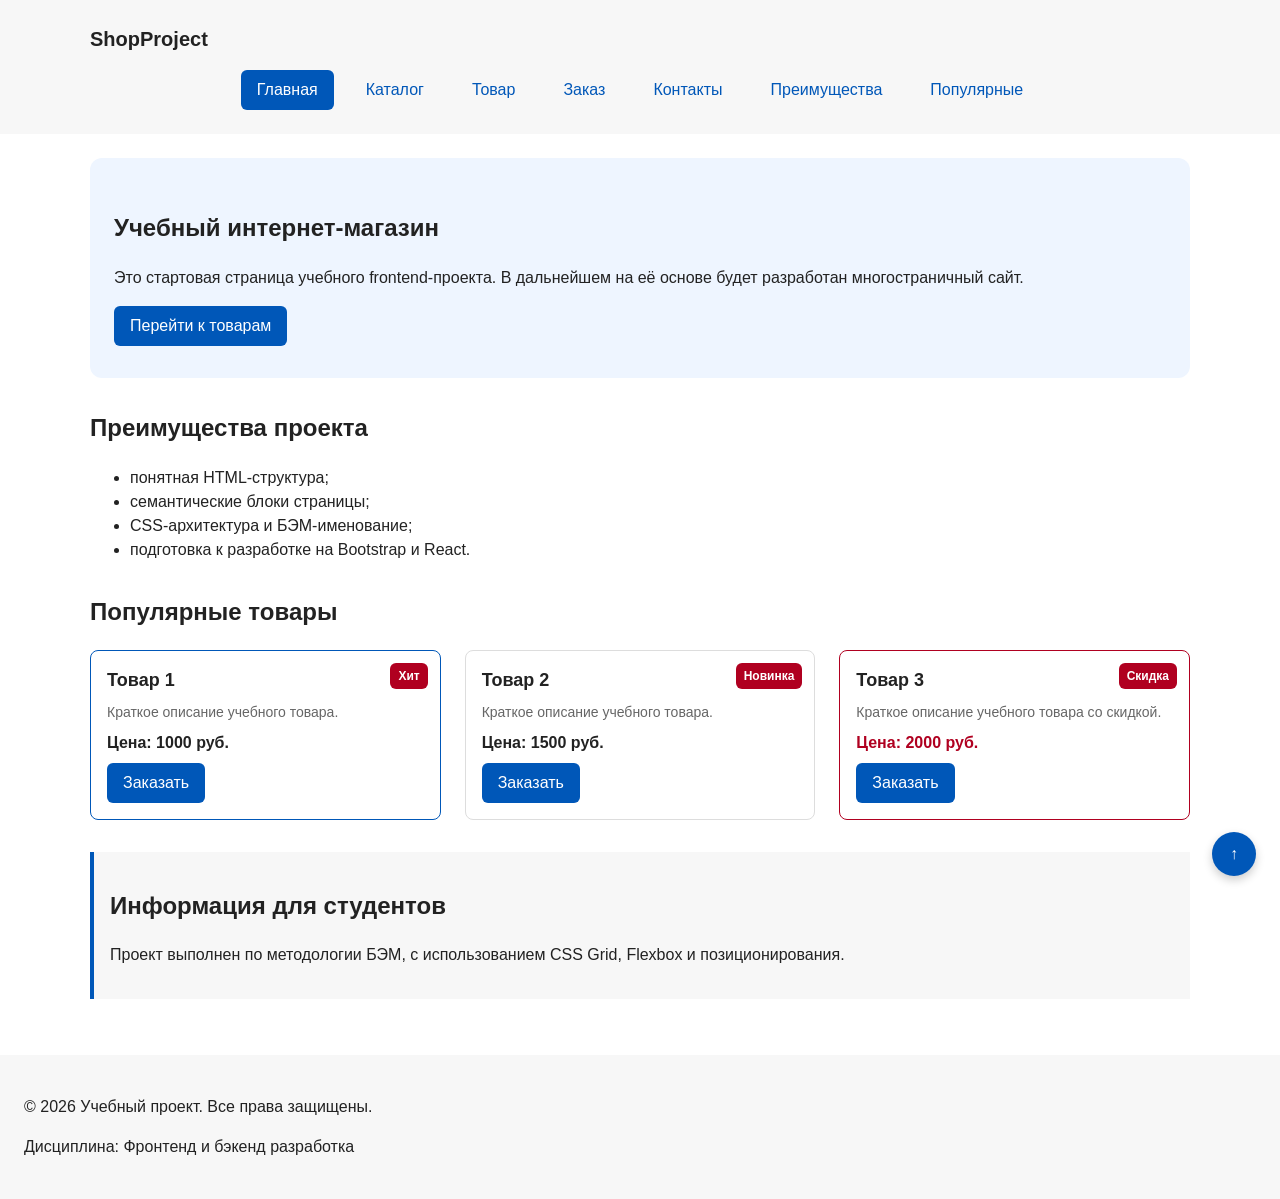
==== commit 4ad1b417: "fix: prepare HTML CSS project for submission" ====
--- a/index.html
+++ b/index.html
@@ -11,17 +11,20 @@
 </head>
 
 <body id="top">
-    <header>
-        <div class="site-header">
-            <a class="site-logo" href="index.html">ShopProject</a>
+    <header class="site-header">
+        <div class="site-header__inner">
+            <a class="site-header__logo" href="index.html">ShopProject</a>
             <nav class="site-nav" aria-label="Основная навигация">
                 <ul class="site-nav__list">
-                    <li><a href="index.html">Главная</a></li>
-                    <li><a href="catalog.html">Каталог</a></li>
-                    <li><a href="contacts.html">Контакты</a></li>
-                    <li><a href="index.html#advantages">Преимущества</a></li>
-                    <li><a href="index.html#popular">Популярные товары</a></li>
-                    <li><a href="index.html#contacts">Обратная связь</a></li>
+                    <li class="site-nav__item"><a class="site-nav__link site-nav__link--active"
+                            href="index.html">Главная</a></li>
+                    <li class="site-nav__item"><a class="site-nav__link" href="catalog.html">Каталог</a></li>
+                    <li class="site-nav__item"><a class="site-nav__link" href="product.html">Товар</a></li>
+                    <li class="site-nav__item"><a class="site-nav__link" href="order.html">Заказ</a></li>
+                    <li class="site-nav__item"><a class="site-nav__link" href="contacts.html">Контакты</a></li>
+                    <li class="site-nav__item"><a class="site-nav__link" href="index.html#advantages">Преимущества</a>
+                    </li>
+                    <li class="site-nav__item"><a class="site-nav__link" href="index.html#popular">Популярные</a></li>
                 </ul>
             </nav>
         </div>
@@ -31,11 +34,10 @@
         <section class="hero">
             <h1>Учебный интернет-магазин</h1>
             <p>
-                Это стартовая страница учебного frontend-проекта.
-                В дальнейшем на её основе будет разработан многостраничный сайт
-                интернет-магазина или каталога услуг.
+                Это стартовая страница учебного frontend-проекта. В дальнейшем на её основе будет разработан
+                многостраничный сайт.
             </p>
-            <a class="button" href="#popular">Перейти к товарам</a>
+            <a class="button button--primary" href="#popular">Перейти к товарам</a>
         </section>
 
         <section class="section" id="advantages">
@@ -43,37 +45,38 @@
             <ul class="advantages-list">
                 <li>понятная HTML-структура;</li>
                 <li>семантические блоки страницы;</li>
-                <li>подключение внешнего CSS-файла;</li>
-                <li>подготовка к разработке многостраничного сайта.</li>
+                <li>CSS-архитектура и БЭМ-именование;</li>
+                <li>подготовка к разработке на Bootstrap и React.</li>
             </ul>
         </section>
 
         <section class="section" id="popular">
             <h2>Популярные товары</h2>
             <div class="products-grid">
-                <article class="product-card">
+                <article class="product-card product-card--featured">
                     <span class="product-card__badge">Хит</span>
                     <h3 class="product-card__title">Товар 1</h3>
-                    <p class="product-card__desc">Краткое описание учебного товара.</p>
+                    <p class="product-card__description">Краткое описание учебного товара.</p>
                     <p class="product-card__price">Цена: 1000 руб.</p>
-                    <button class="button product-card__button" type="button" data-product="Товар 1">
+                    <button class="button button--primary product-card__button" type="button" data-product="Товар 1">
                         Заказать
                     </button>
                 </article>
                 <article class="product-card">
                     <span class="product-card__badge">Новинка</span>
                     <h3 class="product-card__title">Товар 2</h3>
-                    <p class="product-card__desc">Краткое описание учебного товара.</p>
+                    <p class="product-card__description">Краткое описание учебного товара.</p>
                     <p class="product-card__price">Цена: 1500 руб.</p>
-                    <button class="button product-card__button" type="button" data-product="Товар 2">
+                    <button class="button button--primary product-card__button" type="button" data-product="Товар 2">
                         Заказать
                     </button>
                 </article>
-                <article class="product-card">
+                <article class="product-card product-card--discount">
+                    <span class="product-card__badge">Скидка</span>
                     <h3 class="product-card__title">Товар 3</h3>
-                    <p class="product-card__desc">Краткое описание учебного товара.</p>
+                    <p class="product-card__description">Краткое описание учебного товара со скидкой.</p>
                     <p class="product-card__price">Цена: 2000 руб.</p>
-                    <button class="button product-card__button" type="button" data-product="Товар 3">
+                    <button class="button button--primary product-card__button" type="button" data-product="Товар 3">
                         Заказать
                     </button>
                 </article>
@@ -83,53 +86,50 @@
         <aside class="aside-info">
             <h2>Информация для студентов</h2>
             <p>
-                На следующих практических занятиях этот проект будет расширяться:
-                появятся формы, модальное окно, дополнительные страницы, Flex/Grid,
-                БЭМ-структура и адаптивная версия сайта.
+                Проект выполнен по методологии БЭМ, с использованием CSS Grid, Flexbox и позиционирования.
             </p>
         </aside>
     </main>
 
-    <footer id="contacts">
+    <footer class="site-footer" id="contacts">
         <p>&copy; 2026 Учебный проект. Все права защищены.</p>
         <p>Дисциплина: Фронтенд и бэкенд разработка</p>
     </footer>
 
-    <!-- Кнопка наверх (position: fixed) -->
     <a class="scroll-top" href="#top" title="Наверх">↑</a>
 
     <dialog class="order-dialog" id="order-dialog" aria-labelledby="order-dialog-title">
-        <h2 id="order-dialog-title">Оформление заявки</h2>
+        <h2 class="order-dialog__title" id="order-dialog-title">Оформление заявки</h2>
         <form class="order-form" id="order-form" action="#" method="post" novalidate>
             <input id="selected-product" name="selected-product" type="hidden">
 
-            <div class="form-field">
-                <label for="order-name">Имя</label>
-                <input id="order-name" name="name" type="text" placeholder="Введите ваше имя" minlength="2"
-                    autocomplete="given-name" required>
+            <div class="order-form__field">
+                <label class="order-form__label" for="order-name">Имя</label>
+                <input class="order-form__input" id="order-name" name="name" type="text" placeholder="Введите ваше имя"
+                    minlength="2" autocomplete="given-name" required>
             </div>
 
-            <div class="form-field">
-                <label for="order-email">E-mail</label>
-                <input id="order-email" name="email" type="email" placeholder="example@mail.ru" autocomplete="email"
-                    required>
+            <div class="order-form__field">
+                <label class="order-form__label" for="order-email">E-mail</label>
+                <input class="order-form__input" id="order-email" name="email" type="email"
+                    placeholder="example@mail.ru" autocomplete="email" required>
             </div>
 
-            <div class="form-field">
-                <label for="order-phone">Телефон</label>
-                <input id="order-phone" name="phone" type="tel" inputmode="tel" placeholder="+7 (900) 000-00-00"
-                    pattern="^\+7 \(\d{3}\) \d{3}-\d{2}-\d{2}$" required>
-                <small>Формат: +7 (900) 000-00-00</small>
+            <div class="order-form__field">
+                <label class="order-form__label" for="order-phone">Телефон</label>
+                <input class="order-form__input" id="order-phone" name="phone" type="tel" inputmode="tel"
+                    placeholder="+7 (900) 000-00-00" pattern="^\+7 \(\d{3}\) \d{3}-\d{2}-\d{2}$" required>
+                <small class="order-form__hint">Формат: +7 (900) 000-00-00</small>
             </div>
 
-            <div class="form-field">
-                <label for="order-date">Дата связи</label>
-                <input id="order-date" name="date" type="date">
+            <div class="order-form__field">
+                <label class="order-form__label" for="order-date">Дата связи</label>
+                <input class="order-form__input" id="order-date" name="date" type="date">
             </div>
 
-            <div class="form-field">
-                <label for="order-topic">Тема заявки</label>
-                <select id="order-topic" name="topic" required>
+            <div class="order-form__field">
+                <label class="order-form__label" for="order-topic">Тема заявки</label>
+                <select class="order-form__select" id="order-topic" name="topic" required>
                     <option value="">Выберите тему</option>
                     <option value="product">Заказ товара</option>
                     <option value="consultation">Консультация</option>
@@ -137,22 +137,22 @@
                 </select>
             </div>
 
-            <div class="form-field">
-                <label for="order-comment">Комментарий</label>
-                <textarea id="order-comment" name="comment" rows="4"
+            <div class="order-form__field">
+                <label class="order-form__label" for="order-comment">Комментарий</label>
+                <textarea class="order-form__textarea" id="order-comment" name="comment" rows="4"
                     placeholder="Укажите дополнительную информацию"></textarea>
             </div>
 
-            <div class="form-field form-field--checkbox">
+            <div class="order-form__field">
                 <label>
-                    <input id="order-agreement" name="agreement" type="checkbox" required>
+                    <input class="order-form__input" id="order-agreement" name="agreement" type="checkbox" required>
                     Я согласен на обработку данных
                 </label>
             </div>
 
-            <div class="form-actions">
-                <button type="button" id="close-order-dialog">Закрыть</button>
-                <button type="submit">Отправить заявку</button>
+            <div class="order-form__actions">
+                <button class="button button--secondary" type="button" id="close-order-dialog">Закрыть</button>
+                <button class="button button--primary" type="submit">Отправить заявку</button>
             </div>
         </form>
     </dialog>
--- a/css/style.css
+++ b/css/style.css
@@ -13,7 +13,6 @@
     --color-danger: #b00020;
     --color-success: #168a2f;
     --color-success-bg: #eefaf0;
-    --color-badge: #e63946;
     --color-white: #ffffff;
 
     --space-xs: 4px;
@@ -54,61 +53,7 @@
     padding: var(--space-lg);
 }
 
-header {
-    background-color: var(--color-surface);
-}
-
-footer {
-    background-color: var(--color-surface);
-}
-
-/* ===============================
-   3. Общие элементы интерфейса
-   =============================== */
-a {
-    color: var(--color-primary);
-}
-
-a:hover {
-    color: var(--color-primary-dark);
-}
-
-a:focus-visible {
-    outline: 2px solid var(--color-primary);
-    outline-offset: 3px;
-}
-
-:target {
-    outline: 2px dashed var(--color-primary);
-    outline-offset: 4px;
-}
-
-.button {
-    display: inline-block;
-    padding: var(--space-sm) var(--space-md);
-    color: var(--color-white);
-    background-color: var(--color-primary);
-    text-decoration: none;
-    border: none;
-    border-radius: var(--radius-sm);
-    cursor: pointer;
-}
-
-.button:hover {
-    background-color: var(--color-primary-dark);
-}
-
-.button:focus-visible {
-    outline: 2px solid var(--color-primary);
-    outline-offset: 3px;
-}
-
-.button:disabled {
-    opacity: 0.6;
-    cursor: not-allowed;
-}
-
-/* Пункт 13: Фиксированная кнопка «Наверх» (position: fixed) */
+/* Фиксированная кнопка «Наверх» (position: fixed) */
 .scroll-top {
     position: fixed;
     bottom: 24px;
@@ -132,20 +77,68 @@
 }
 
 /* ===============================
-   4. Компоненты страницы (Flexbox, Grid, БЭМ)
+   3. Блок кнопки (button)
+   =============================== */
+.button {
+    display: inline-block;
+    padding: var(--space-sm) var(--space-md);
+    border: none;
+    border-radius: var(--radius-sm);
+    font: inherit;
+    text-decoration: none;
+    cursor: pointer;
+}
+
+.button--primary {
+    color: var(--color-white);
+    background-color: var(--color-primary);
+}
+
+.button--primary:hover {
+    background-color: var(--color-primary-dark);
+}
+
+.button--secondary {
+    color: var(--color-primary);
+    background-color: transparent;
+    border: 1px solid var(--color-primary);
+}
+
+.button--secondary:hover {
+    color: var(--color-white);
+    background-color: var(--color-primary);
+}
+
+.button:focus-visible {
+    outline: 2px solid var(--color-primary);
+    outline-offset: 3px;
+}
+
+.button:disabled,
+.button--disabled {
+    opacity: 0.6;
+    cursor: not-allowed;
+}
+
+/* ===============================
+   4. Шапка и навигация (site-header, site-nav)
    =============================== */
 .site-header {
+    background-color: var(--color-surface);
+}
+
+.site-header__inner {
     max-width: var(--container-width);
     margin: 0 auto;
 }
 
-.site-logo {
-    font-weight: bold;
+.site-header__logo {
+    font-weight: 700;
+    color: var(--color-text);
     text-decoration: none;
-    color: var(--color-text);
-}
-
-/* Пункт 11: Flexbox для навигации */
+    font-size: 20px;
+}
+
 .site-nav__list {
     display: flex;
     flex-wrap: wrap;
@@ -157,7 +150,7 @@
     list-style: none;
 }
 
-.site-nav__list a {
+.site-nav__link {
     display: inline-block;
     padding: var(--space-sm) var(--space-md);
     color: var(--color-primary);
@@ -165,11 +158,24 @@
     border-radius: var(--radius-sm);
 }
 
-.site-nav__list a:hover {
+.site-nav__link:hover {
     color: var(--color-white);
     background-color: var(--color-primary);
 }
 
+.site-nav__link:focus-visible {
+    outline: 2px solid var(--color-primary);
+    outline-offset: 3px;
+}
+
+.site-nav__link--active {
+    color: var(--color-white);
+    background-color: var(--color-primary);
+}
+
+/* ===============================
+   5. Хлебные крошки (breadcrumbs)
+   =============================== */
 .breadcrumbs {
     max-width: var(--container-width);
     margin: 0 auto var(--space-md);
@@ -177,15 +183,23 @@
     color: var(--color-muted);
 }
 
-.breadcrumbs a {
+.breadcrumbs__link {
     color: var(--color-primary);
-}
-
-.breadcrumbs span::before {
+    text-decoration: none;
+}
+
+.breadcrumbs__link:hover {
+    text-decoration: underline;
+}
+
+.breadcrumbs__current::before {
     content: " / ";
     color: var(--color-muted);
 }
 
+/* ===============================
+   6. Секции, hero и сетка товаров
+   =============================== */
 .hero {
     max-width: var(--container-width);
     margin: 0 auto var(--space-xl);
@@ -203,17 +217,22 @@
     margin-top: 0;
 }
 
-/* Пункт 11: CSS Grid для сетки карточек */
+:target {
+    outline: 2px dashed var(--color-primary);
+    outline-offset: 4px;
+}
+
 .products-grid {
     display: grid;
     grid-template-columns: repeat(3, 1fr);
     gap: var(--space-lg);
 }
 
-/* Пункты 11, 12, 13: Карточка товара (БЭМ, Flexbox, position: relative) */
+/* ===============================
+   7. Карточка товара (product-card)
+   =============================== */
 .product-card {
     position: relative;
-    /* Контейнер для абсолютного бейджа */
     display: flex;
     flex-direction: column;
     gap: var(--space-sm);
@@ -227,25 +246,33 @@
     border-color: var(--color-primary);
 }
 
-/* Пункт 13: Абсолютный бейдж (position: absolute) */
+.product-card--featured {
+    border-color: var(--color-primary);
+}
+
+.product-card--discount {
+    border-color: var(--color-danger);
+}
+
 .product-card__badge {
     position: absolute;
     top: 12px;
     right: 12px;
-    padding: 3px 8px;
+    padding: 4px 8px;
     font-size: 12px;
-    font-weight: bold;
-    color: var(--color-white);
-    background-color: var(--color-badge);
+    font-weight: 700;
+    color: var(--color-white);
+    background-color: var(--color-danger);
     border-radius: var(--radius-sm);
 }
 
 .product-card__title {
     margin: 0;
+    color: var(--color-text);
     font-size: 18px;
 }
 
-.product-card__desc {
+.product-card__description {
     margin: 0;
     color: var(--color-muted);
     font-size: 14px;
@@ -253,8 +280,12 @@
 
 .product-card__price {
     margin: 0;
-    font-weight: bold;
+    font-weight: 700;
     font-size: 16px;
+}
+
+.product-card--discount .product-card__price {
+    color: var(--color-danger);
 }
 
 .product-card__button {
@@ -270,7 +301,9 @@
     background-color: var(--color-surface);
 }
 
-/* Пункт 11 и 13: Сетка каталога (Grid) и липкий сайдбар (position: sticky) */
+/* ===============================
+   8. Каталог и фильтры (catalog-layout)
+   =============================== */
 .catalog-layout {
     max-width: var(--container-width);
     margin: 0 auto var(--space-xl);
@@ -325,7 +358,46 @@
 }
 
 /* ===============================
-   5. Форма и модальное окно
+   9. Таблица характеристик (product-table)
+   =============================== */
+.product-table {
+    width: 100%;
+    max-width: var(--container-width);
+    margin: var(--space-md) auto;
+    border-collapse: collapse;
+    background-color: var(--color-bg);
+    border: 1px solid var(--color-border);
+    border-radius: var(--radius-md);
+    overflow: hidden;
+}
+
+.product-table caption {
+    caption-side: top;
+    font-weight: 700;
+    margin-bottom: var(--space-sm);
+    text-align: left;
+    color: var(--color-text);
+}
+
+.product-table th,
+.product-table td {
+    padding: 12px 16px;
+    border: 1px solid var(--color-border);
+    text-align: left;
+}
+
+.product-table th {
+    background-color: var(--color-surface-accent);
+    color: var(--color-primary-dark);
+    font-weight: 700;
+}
+
+.product-table tr:nth-child(even) {
+    background-color: var(--color-surface);
+}
+
+/* ===============================
+   10. Форма и модальное окно (order-form, order-dialog)
    =============================== */
 .order-dialog {
     width: min(100% - 32px, 560px);
@@ -338,18 +410,22 @@
     background-color: rgba(0, 0, 0, 0.5);
 }
 
-.form-field {
+.order-dialog__title {
+    margin-top: 0;
+}
+
+.order-form__field {
     margin-bottom: var(--space-md);
 }
 
-.form-field label {
+.order-form__label {
     display: block;
     margin-bottom: var(--space-xs);
 }
 
-.form-field input,
-.form-field select,
-.form-field textarea {
+.order-form__input,
+.order-form__select,
+.order-form__textarea {
     width: 100%;
     padding: 10px 12px;
     border: 1px solid var(--color-border);
@@ -357,26 +433,25 @@
     font: inherit;
 }
 
-.form-field input[type="checkbox"] {
+.order-form__input[type="checkbox"] {
     width: auto;
 }
 
-.form-field small {
+.order-form__hint {
     display: block;
     margin-top: var(--space-xs);
     color: var(--color-muted);
 }
 
-.form-field input:hover,
-.form-field select:hover,
-.form-field textarea:hover {
+.order-form__input:hover,
+.order-form__select:hover,
+.order-form__textarea:hover {
     border-color: var(--color-primary);
 }
 
-.form-field input:focus-visible,
-.form-field select:focus-visible,
-.form-field textarea:focus-visible,
-.form-actions button:focus-visible {
+.order-form__input:focus-visible,
+.order-form__select:focus-visible,
+.order-form__textarea:focus-visible {
     outline: 2px solid var(--color-primary);
     outline-offset: 3px;
 }
@@ -385,10 +460,10 @@
     border-color: var(--color-danger);
 }
 
-.form-actions {
+.order-form__actions {
     display: flex;
-    gap: 12px;
-    margin-top: 20px;
+    gap: var(--space-md);
+    margin-top: var(--space-lg);
 }
 
 .success-message {
@@ -397,4 +472,8 @@
     padding: var(--space-md);
     border-left: 4px solid var(--color-success);
     background-color: var(--color-success-bg);
+}
+
+.site-footer {
+    background-color: var(--color-surface);
 }
